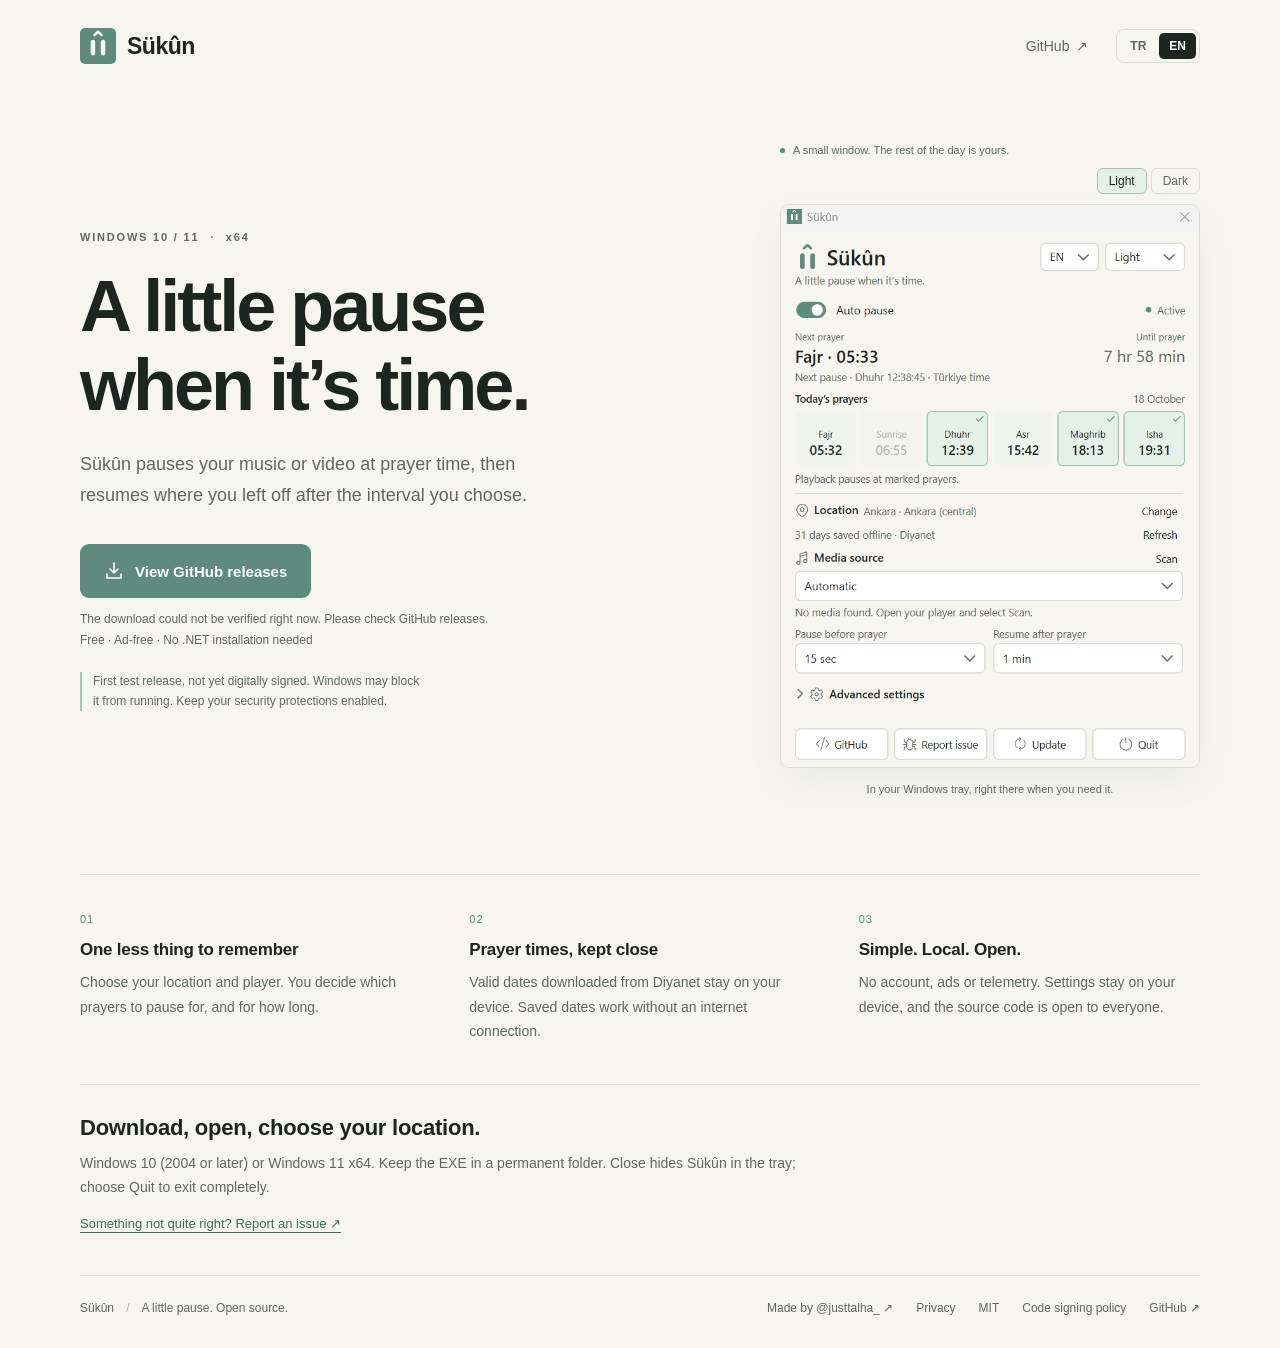
==== site/index.html @ ede6756d "Initial public beta: Sükûn v0.1.0-beta.2" ====
<!doctype html>
<html lang="tr">
<head>
  <meta charset="utf-8"><meta name="viewport" content="width=device-width,initial-scale=1">
  <meta name="description" content="Sükûn — namaz vakitlerinde medyaya küçük bir ara veren ücretsiz, açık kaynak Windows uygulaması.">
  <meta name="theme-color" content="#F6F5F1">
  <meta http-equiv="Content-Security-Policy" content="default-src 'self'; script-src 'self'; style-src 'self'; img-src 'self'; connect-src 'self' https://api.github.com; base-uri 'none'; form-action 'none'">
  <title>Sükûn — Vakti gelince, küçük bir ara.</title>
  <link rel="icon" href="assets/app-32.png" type="image/png"><link rel="stylesheet" href="style.css?v=b844ba626cfa">
  <script type="module" src="app.js?v=06f25e3b013e"></script>
</head>
<body>
  <header class="shell header">
    <a class="brand" href="./" aria-label="Sükûn"><img src="assets/logo.svg" alt="" width="36" height="36"><span>Sükûn</span></a>
    <nav aria-label="Navigation"><a href="https://github.com/TalhaY61/sukun">GitHub <span aria-hidden="true">↗</span></a><div class="languages" aria-label="Language"><button type="button" data-lang="tr" aria-pressed="true">TR</button><button type="button" data-lang="en" aria-pressed="false">EN</button></div></nav>
  </header>
  <main class="shell">
    <section class="hero">
      <div class="intro">
        <p class="eyebrow">WINDOWS 10 / 11 <span>·</span> x64</p>
        <h1 data-i18n="heading">Vakti gelince,<br>küçük bir ara.</h1>
        <p class="description" data-i18n="description">Namaz vakti geldiğinde çalan müziği veya videoyu duraklatır. Belirlediğiniz süre sonunda kaldığınız yerden devam eder.</p>
        <div class="download-area">
          <a id="download" class="download" href="https://github.com/TalhaY61/sukun/releases"><svg width="20" height="20" viewBox="0 0 20 20" aria-hidden="true"><path d="M10 2v10m-4-4 4 4 4-4M3 13v4h14v-4"/></svg><span id="download-label">Sürümler yükleniyor…</span></a>
          <p id="release-status" class="release-status" role="status" aria-live="polite">Yayımlanan Windows sürümü kontrol ediliyor.</p>
          <p class="download-note" data-i18n="downloadNote">Ücretsiz · Reklamsız · .NET kurulumu gerekmez</p>
        </div>
        <p class="beta-note" data-i18n="betaNote">İlk test sürümü. Oynatıcı uyumluluğunu birlikte iyileştiriyoruz.</p>
      </div>
      <figure class="app-preview"><div class="preview-label"><span class="status-dot"></span><span data-i18n="previewLabel">Küçük bir pencere. Günün geri kalanı sizin.</span></div><div class="preview-themes" role="group" aria-label="Screenshot theme"><button type="button" data-preview-theme="light" aria-pressed="true" data-i18n="lightPreview">Açık</button><button type="button" data-preview-theme="dark" aria-pressed="false" data-i18n="darkPreview">Koyu</button></div><img id="screenshot" src="assets/sukun_light_tr.png" width="658" height="884" alt="Sükûn uygulamasının Türkçe arayüzü" fetchpriority="high"><figcaption data-i18n="previewCaption">Windows tepsisinde, ihtiyaç duyduğunuzda elinizin altında.</figcaption></figure>
    </section>
    <section class="details" aria-label="Features">
      <article><span class="detail-number">01</span><h2 data-i18n="feature1">Sizden bir adım önce</h2><p data-i18n="feature1Body">Konumunuzu ve oynatıcınızı seçin. Hangi vakitlerde, ne kadar ara verileceğini siz belirleyin.</p></article>
      <article><span class="detail-number">02</span><h2 data-i18n="feature2">Vakitler cebinizde</h2><p data-i18n="feature2Body">Diyanet’ten indirilen geçerli günler cihazınızda saklanır. Kayıtlı tarihlerde internet gerekmez.</p></article>
      <article><span class="detail-number">03</span><h2 data-i18n="feature3">Sade. Yerel. Açık.</h2><p data-i18n="feature3Body">Hesap yok, reklam yok, telemetri yok. Ayarlar cihazınızda kalır; kaynak kodu herkese açıktır.</p></article>
    </section>
    <section class="start"><h2 data-i18n="startTitle">İndirin, açın, konumunuzu seçin.</h2><p data-i18n="startBody">Windows 10 (2004 ve sonrası) veya Windows 11 x64. EXE’yi kalıcı bir klasöre koyun. Kapat düğmesi uygulamayı tepsiye gizler; tamamen kapatmak için Çıkış’ı kullanın.</p><a href="https://github.com/TalhaY61/sukun/issues/new/choose" data-i18n="feedback">Bir şey yolunda gitmedi mi? Hata bildirin ↗</a></section>
  </main>
  <footer class="shell footer"><span>Sükûn <span class="footer-separator">/</span> <span data-i18n="footer">Küçük bir ara, açık kaynak.</span></span><div><a href="https://x.com/justtalha_"><span data-i18n="madeBy">Geliştiren</span> @justtalha_ ↗</a><a href="https://github.com/TalhaY61/sukun/blob/main/PRIVACY.md" data-i18n="privacy">Gizlilik</a><a href="https://github.com/TalhaY61/sukun/blob/main/LICENSE">MIT</a><a href="https://github.com/TalhaY61/sukun/blob/main/docs/CODE_SIGNING.md">Code signing policy</a><a href="https://github.com/TalhaY61/sukun">GitHub ↗</a></div></footer>
  <noscript><p class="shell">JavaScript kapalı. / JavaScript is disabled. <a href="https://github.com/TalhaY61/sukun/releases">GitHub Releases — İndir / Download</a></p></noscript>
</body>
</html>
---- site/style.css ----
:root{color-scheme:light;--paper:#f6f5f1;--ink:#1e2421;--muted:#5e6962;--line:#d9ded6;--sage:#5e8b7e;--soft:#e6f0eb;font-family:"Segoe UI",-apple-system,BlinkMacSystemFont,Arial,sans-serif;color:var(--ink);background:var(--paper);font-synthesis:none}
*{box-sizing:border-box}body{margin:0}a{color:inherit;text-decoration:none}button{font:inherit}a:focus-visible,button:focus-visible{outline:3px solid var(--sage);outline-offset:5px}.shell{width:min(1120px,calc(100% - 80px));margin-inline:auto}.header{display:flex;align-items:center;justify-content:space-between;padding-block:28px}.brand{display:flex;align-items:center;gap:11px;font-size:23px;font-weight:650;letter-spacing:-.5px}.brand img{border-radius:5px}nav{display:flex;align-items:center;gap:28px;font-size:14px;color:var(--muted)}nav>a:hover,.footer a:hover{color:var(--sage)}nav>a span{margin-left:3px}.languages{display:flex;gap:3px;border:1px solid var(--line);padding:3px;border-radius:8px}.languages button{border:0;background:transparent;border-radius:5px;padding:6px 10px;cursor:pointer;color:var(--muted);font-size:12px;font-weight:600}.languages button[aria-pressed=true]{background:var(--ink);color:white}.hero{display:grid;grid-template-columns:1.1fr .9fr;align-items:center;gap:70px;padding-block:52px 76px}.eyebrow{font-size:11px;font-weight:600;letter-spacing:1.8px;color:var(--muted);margin:0 0 24px}.eyebrow span{padding:0 6px;color:var(--sage)}h1{font-size:clamp(46px,5.7vw,72px);font-weight:600;letter-spacing:-3px;line-height:1.09;margin:0 0 25px}.description{font-size:18px;line-height:1.7;color:var(--muted);max-width:450px;margin:0}.download-area{margin-top:34px}.download{display:inline-flex;align-items:center;justify-content:center;gap:11px;background:var(--sage);color:white;border:1px solid transparent;border-radius:9px;padding:16px 23px;font-weight:600;font-size:15px;min-height:54px;transition:background .15s}.download:hover{background:#4f786c}.download svg{fill:none;stroke:currentColor;stroke-width:1.6;stroke-linecap:round;stroke-linejoin:round}.release-status{font-size:12px;color:var(--muted);line-height:1.5;margin:12px 0 5px;min-height:18px}.download-note{font-size:12px;color:var(--muted);margin:0}.beta-note{font-size:12px;line-height:1.6;color:var(--muted);margin:25px 0 0;border-left:2px solid #a8c3b8;padding-left:11px;max-width:340px}.app-preview{margin:0;max-width:420px;justify-self:end;width:100%}.app-preview>img{display:block;width:100%;height:auto;border:1px solid var(--line);border-radius:9px;box-shadow:0 14px 40px #1e24210b}.preview-label{display:flex;align-items:center;gap:8px;margin:0 0 12px;font-size:11px;color:var(--muted)}.status-dot{height:5px;width:5px;background:var(--sage);border-radius:50%;flex-shrink:0}figcaption{font-size:11px;text-align:center;color:var(--muted);margin-top:13px;line-height:1.6}.details{display:grid;grid-template-columns:repeat(3,1fr);gap:48px;border-top:1px solid var(--line);padding-block:34px 40px}.detail-number{color:var(--sage);font-size:11px;letter-spacing:1px}h2{font-size:17px;font-weight:600;letter-spacing:-.25px;margin:13px 0 10px}.details p,.start p{font-size:14px;line-height:1.75;color:var(--muted);margin:0}.start{padding-block:30px 43px;border-top:1px solid var(--line)}.start h2{margin-top:0;font-size:22px}.start p{max-width:750px}.start>a{display:inline-block;margin-top:16px;font-size:13px;color:#41695c;text-decoration:underline;text-underline-offset:4px}.footer{border-top:1px solid var(--line);padding-block:23px 30px;display:flex;justify-content:space-between;gap:20px;font-size:12px;color:var(--muted);line-height:1.6}.footer>div{display:flex;gap:23px}.footer-separator{padding:0 9px;color:#a8b2aa}
@media(max-width:800px){.shell{width:calc(100% - 40px)}.hero{gap:35px;padding-block:34px 48px}h1{font-size:49px;letter-spacing:-2px}.description{font-size:16px}.details{gap:24px}.preview-label{line-height:1.5}.app-preview{max-width:350px}.download{padding-inline:17px;font-size:14px}}
@media(max-width:620px){.header{padding-block:20px}nav{gap:17px}.hero{grid-template-columns:1fr;gap:40px;padding-top:26px}.eyebrow{margin-bottom:18px}h1{font-size:clamp(43px,10vw,58px)}.description{max-width:460px}.app-preview{justify-self:center;max-width:365px}.details{grid-template-columns:1fr;gap:26px;padding-block:27px}.details article{display:grid;grid-template-columns:24px 1fr;column-gap:12px}.detail-number{padding-top:4px}.details h2{margin:0 0 8px}.details p{grid-column:2}.footer{flex-direction:column;gap:14px}.start h2{font-size:20px}.download-area{margin-top:28px}}
@media(prefers-reduced-motion:reduce){*{transition:none!important}}

.preview-themes{display:flex;gap:4px;justify-content:flex-end;margin:0 0 10px}.preview-themes button{border:1px solid var(--line);border-radius:6px;background:transparent;color:var(--muted);font-size:12px;padding:5px 11px;cursor:pointer}.preview-themes button[aria-pressed=true]{background:var(--soft);color:var(--ink);border-color:#a8c3b8}.footer>div{flex-wrap:wrap;row-gap:10px}
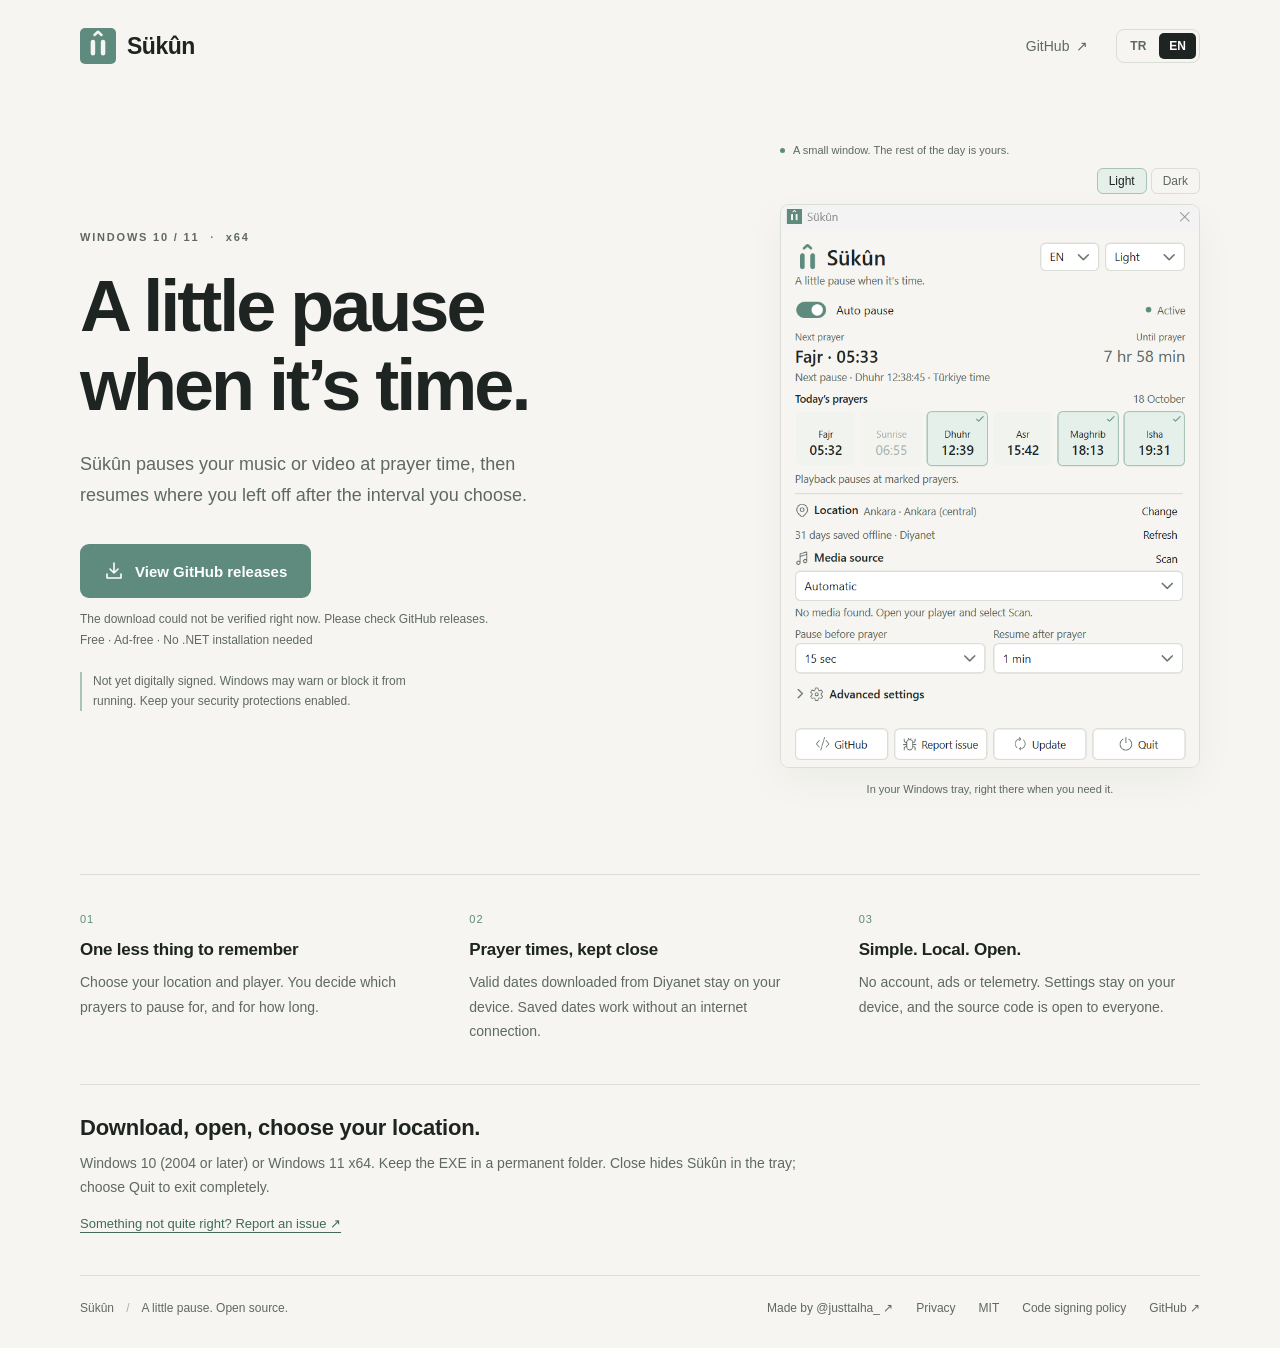
==== commit 6464798f: "Align download site wording with 1.0.0 release" ====
--- a/site/index.html
+++ b/site/index.html
@@ -7,7 +7,7 @@
   <meta http-equiv="Content-Security-Policy" content="default-src 'self'; script-src 'self'; style-src 'self'; img-src 'self'; connect-src 'self' https://api.github.com; base-uri 'none'; form-action 'none'">
   <title>Sükûn — Vakti gelince, küçük bir ara.</title>
   <link rel="icon" href="assets/app-32.png" type="image/png"><link rel="stylesheet" href="style.css?v=b844ba626cfa">
-  <script type="module" src="app.js?v=06f25e3b013e"></script>
+  <script type="module" src="app.js?v=671659fcdc3a"></script>
 </head>
 <body>
   <header class="shell header">
@@ -25,7 +25,7 @@
           <p id="release-status" class="release-status" role="status" aria-live="polite">Yayımlanan Windows sürümü kontrol ediliyor.</p>
           <p class="download-note" data-i18n="downloadNote">Ücretsiz · Reklamsız · .NET kurulumu gerekmez</p>
         </div>
-        <p class="beta-note" data-i18n="betaNote">İlk test sürümü. Oynatıcı uyumluluğunu birlikte iyileştiriyoruz.</p>
+        <p class="beta-note" data-i18n="signingNote">Henüz dijital olarak imzalanmadı. Windows uyarı gösterebilir veya çalıştırılmasını engelleyebilir. Güvenlik korumalarınızı kapatmayın.</p>
       </div>
       <figure class="app-preview"><div class="preview-label"><span class="status-dot"></span><span data-i18n="previewLabel">Küçük bir pencere. Günün geri kalanı sizin.</span></div><div class="preview-themes" role="group" aria-label="Screenshot theme"><button type="button" data-preview-theme="light" aria-pressed="true" data-i18n="lightPreview">Açık</button><button type="button" data-preview-theme="dark" aria-pressed="false" data-i18n="darkPreview">Koyu</button></div><img id="screenshot" src="assets/sukun_light_tr.png" width="658" height="884" alt="Sükûn uygulamasının Türkçe arayüzü" fetchpriority="high"><figcaption data-i18n="previewCaption">Windows tepsisinde, ihtiyaç duyduğunuzda elinizin altında.</figcaption></figure>
     </section>
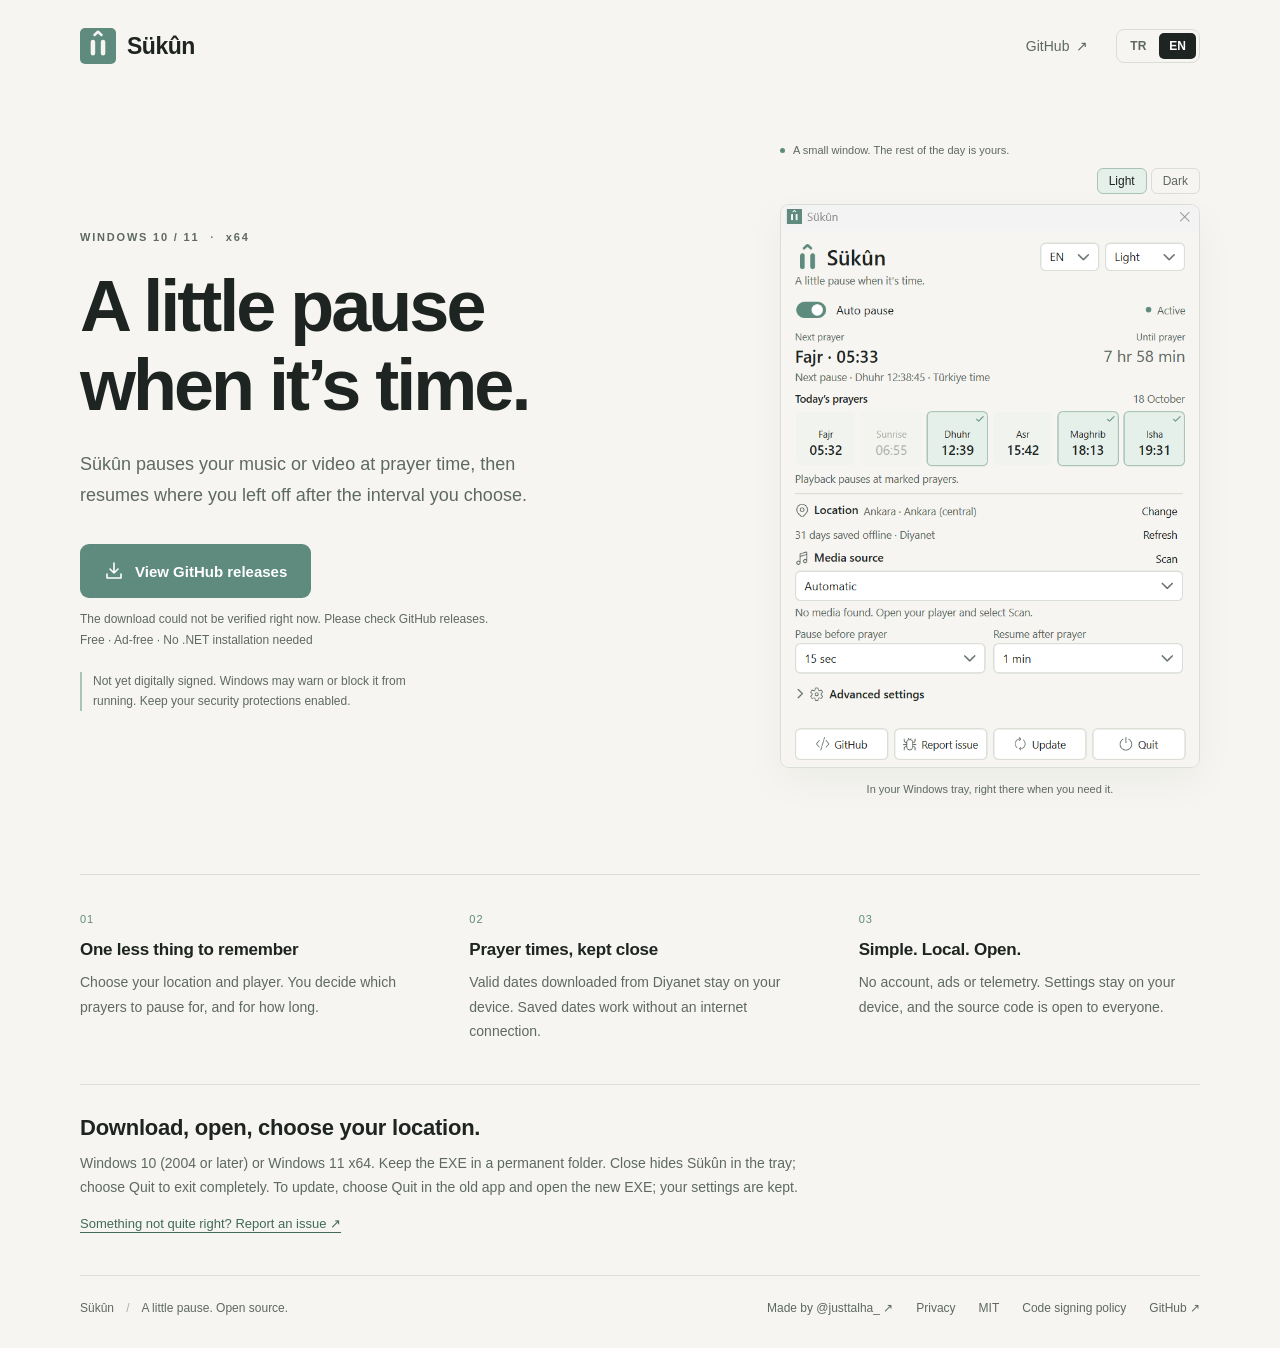
==== commit 770f6569: "Open update downloads on Sukun website and clarify portable version switching" ====
--- a/site/index.html
+++ b/site/index.html
@@ -7,7 +7,7 @@
   <meta http-equiv="Content-Security-Policy" content="default-src 'self'; script-src 'self'; style-src 'self'; img-src 'self'; connect-src 'self' https://api.github.com; base-uri 'none'; form-action 'none'">
   <title>Sükûn — Vakti gelince, küçük bir ara.</title>
   <link rel="icon" href="assets/app-32.png" type="image/png"><link rel="stylesheet" href="style.css?v=b844ba626cfa">
-  <script type="module" src="app.js?v=671659fcdc3a"></script>
+  <script type="module" src="app.js?v=a6b8d8c057c5"></script>
 </head>
 <body>
   <header class="shell header">
@@ -34,7 +34,7 @@
       <article><span class="detail-number">02</span><h2 data-i18n="feature2">Vakitler cebinizde</h2><p data-i18n="feature2Body">Diyanet’ten indirilen geçerli günler cihazınızda saklanır. Kayıtlı tarihlerde internet gerekmez.</p></article>
       <article><span class="detail-number">03</span><h2 data-i18n="feature3">Sade. Yerel. Açık.</h2><p data-i18n="feature3Body">Hesap yok, reklam yok, telemetri yok. Ayarlar cihazınızda kalır; kaynak kodu herkese açıktır.</p></article>
     </section>
-    <section class="start"><h2 data-i18n="startTitle">İndirin, açın, konumunuzu seçin.</h2><p data-i18n="startBody">Windows 10 (2004 ve sonrası) veya Windows 11 x64. EXE’yi kalıcı bir klasöre koyun. Kapat düğmesi uygulamayı tepsiye gizler; tamamen kapatmak için Çıkış’ı kullanın.</p><a href="https://github.com/TalhaY61/sukun/issues/new/choose" data-i18n="feedback">Bir şey yolunda gitmedi mi? Hata bildirin ↗</a></section>
+    <section class="start"><h2 data-i18n="startTitle">İndirin, açın, konumunuzu seçin.</h2><p data-i18n="startBody">Windows 10 (2004 ve sonrası) veya Windows 11 x64. EXE’yi kalıcı bir klasöre koyun. Kapat düğmesi uygulamayı tepsiye gizler; tamamen kapatmak için Çıkış’ı kullanın. Güncelleme için eski uygulamada Çıkış’ı seçip yeni EXE’yi açın; ayarlarınız korunur.</p><a href="https://github.com/TalhaY61/sukun/issues/new/choose" data-i18n="feedback">Bir şey yolunda gitmedi mi? Hata bildirin ↗</a></section>
   </main>
   <footer class="shell footer"><span>Sükûn <span class="footer-separator">/</span> <span data-i18n="footer">Küçük bir ara, açık kaynak.</span></span><div><a href="https://x.com/justtalha_"><span data-i18n="madeBy">Geliştiren</span> @justtalha_ ↗</a><a href="https://github.com/TalhaY61/sukun/blob/main/PRIVACY.md" data-i18n="privacy">Gizlilik</a><a href="https://github.com/TalhaY61/sukun/blob/main/LICENSE">MIT</a><a href="https://github.com/TalhaY61/sukun/blob/main/docs/CODE_SIGNING.md">Code signing policy</a><a href="https://github.com/TalhaY61/sukun">GitHub ↗</a></div></footer>
   <noscript><p class="shell">JavaScript kapalı. / JavaScript is disabled. <a href="https://github.com/TalhaY61/sukun/releases">GitHub Releases — İndir / Download</a></p></noscript>
